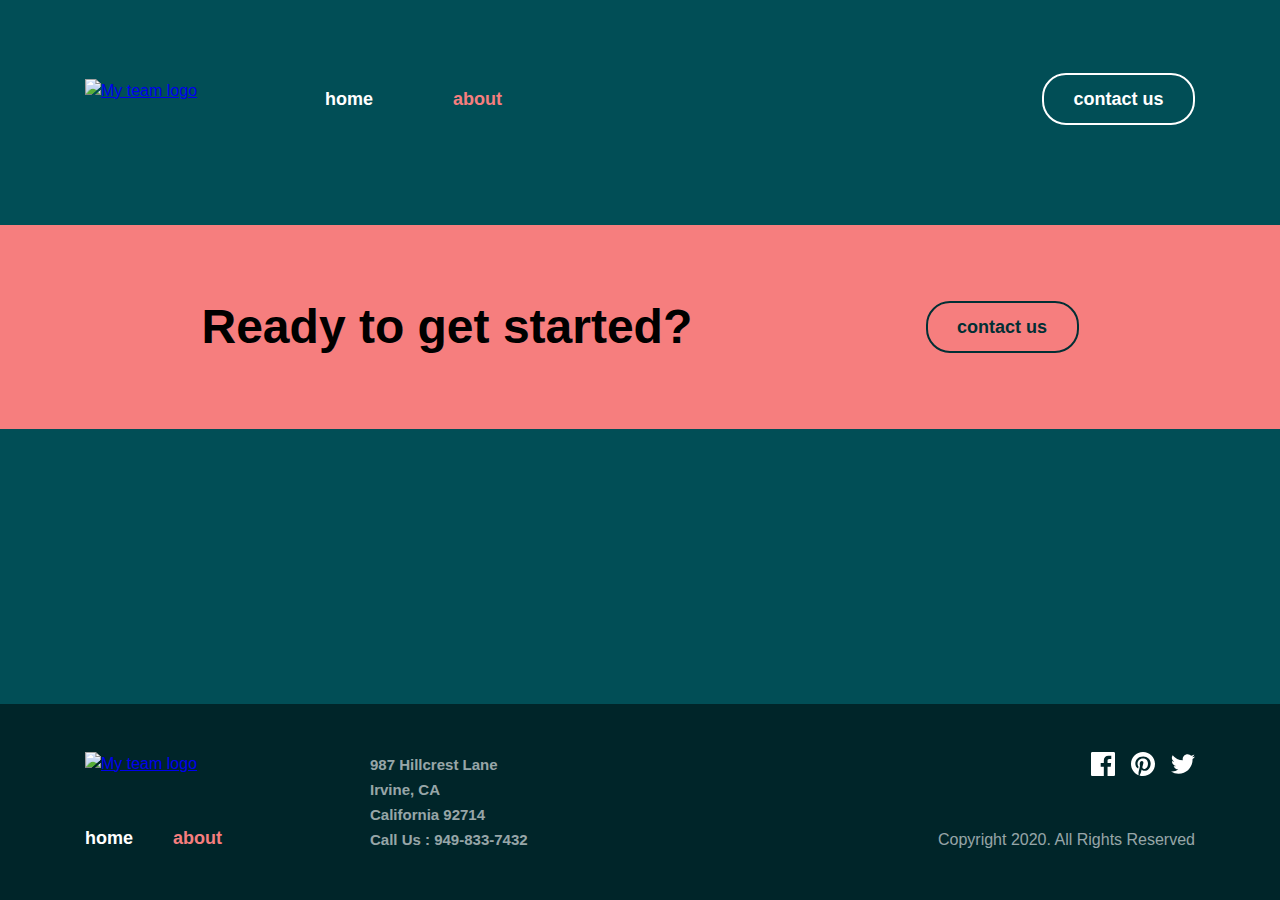
==== about.html @ cca78c1b "Add site-header and site-footer of about page" ====
<!DOCTYPE html>
<html lang="en">

<head>
  <meta charset="UTF-8">
  <meta name="viewport" content="width=device-width, initial-scale=1.0">
  <title>About</title>
  <link rel="stylesheet" href="css/main.css">
</head>

<body>
  <svg width="0" height="0" style="display: none;">
    <symbol viewBox="0 0 24 24" fill="none" xmlns="http://www.w3.org/2000/svg" id="icon-pinterest">
      <path
        d="M12 0C5.373 0 0 5.372 0 12c0 5.084 3.163 9.426 7.627 11.174-.105-.949-.2-2.405.042-3.441.218-.937 1.407-5.965 1.407-5.965s-.359-.719-.359-1.782c0-1.668.967-2.914 2.171-2.914 1.023 0 1.518.769 1.518 1.69 0 1.029-.655 2.568-.994 3.995-.283 1.194.599 2.169 1.777 2.169 2.133 0 3.772-2.249 3.772-5.495 0-2.873-2.064-4.882-5.012-4.882-3.414 0-5.418 2.561-5.418 5.207 0 1.031.397 2.138.893 2.738a.36.36 0 0 1 .083.345l-.333 1.36c-.053.22-.174.267-.402.161-1.499-.698-2.436-2.889-2.436-4.649 0-3.785 2.75-7.262 7.929-7.262 4.163 0 7.398 2.967 7.398 6.931 0 4.136-2.607 7.464-6.227 7.464-1.216 0-2.359-.631-2.75-1.378l-.748 2.853c-.271 1.043-1.002 2.35-1.492 3.146C9.57 23.812 10.763 24 12 24c6.627 0 12-5.373 12-12 0-6.628-5.373-12-12-12z"
        fill="#fff"></path>
    </symbol>
    <symbol viewBox="0 0 24 20" fill="none" xmlns="http://www.w3.org/2000/svg" id="icon-twitter">
      <path
        d="M24 2.557a9.83 9.83 0 0 1-2.828.775A4.932 4.932 0 0 0 23.337.608a9.864 9.864 0 0 1-3.127 1.195A4.916 4.916 0 0 0 16.616.248c-3.179 0-5.515 2.966-4.797 6.045A13.978 13.978 0 0 1 1.671 1.149a4.93 4.93 0 0 0 1.523 6.574 4.903 4.903 0 0 1-2.229-.616c-.054 2.281 1.581 4.415 3.949 4.89a4.935 4.935 0 0 1-2.224.084 4.928 4.928 0 0 0 4.6 3.419A9.9 9.9 0 0 1 0 17.54a13.94 13.94 0 0 0 7.548 2.212c9.142 0 14.307-7.721 13.995-14.646A10.025 10.025 0 0 0 24 2.557z"
        fill="#fff"></path>
    </symbol>
    <symbol viewBox="0 0 24 24" fill="none" xmlns="http://www.w3.org/2000/svg" id="icon-facebook">
      <path
        d="M22.675 0H1.325C.593 0 0 .593 0 1.325v21.351C0 23.407.593 24 1.325 24H12.82v-9.294H9.692v-3.622h3.128V8.413c0-3.1 1.893-4.788 4.659-4.788 1.325 0 2.463.099 2.795.143v3.24l-1.918.001c-1.504 0-1.795.715-1.795 1.763v2.313h3.587l-.467 3.622h-3.12V24h6.116c.73 0 1.323-.593 1.323-1.325V1.325C24 .593 23.407 0 22.675 0z"
        fill="#fff"></path>
    </symbol>
  </svg>

  <header class="site-header">
    <div class="container site-header__container">
      <a class="logo" href="index.html">
        <img class="logo__img" src="img/myteam-logo.png" alt="My team logo"
          srcset="img/myteam-logo.png 1x, img/myteam-logo@2x.png 2x" width="160" height="40">
      </a>
      <nav class="sitenav">
        <ul class="sitenav__list">
          <li class="sitenav__item item">
            <a class="item__link" href="index.html">home</a>
          </li>
          <li class="sitenav__item item">
            <a class="item__link item__link--active" href="about.html">about</a>
          </li>
          <li class="sitenav__item item">
            <a class="button button--primary-light button--auto" href="contact.html">contact us</a>
          </li>
        </ul>
      </nav>
      <button class="site-header__nav-toggler" type="button"></button>
    </div>
  </header>

  <main class="site-main">
    <section class="starting starting--about">
      <div class="container starting__container">
        <h2 class="starting__heading">Ready to get started?</h2>
        <a class="button button--primary-dark" href="contact.html">contact us</a>
      </div>
    </section>
  </main>

  <footer class="site-footer">
    <div class="container site-footer__container">
      <div class="site-footer__container-inner">
        <div class="site-footer__logo-nav">
          <a class="logo site-footer__logo" href="index.html">
            <img class="logo__img site-footer__logo-img" src="img/myteam-logo.png" alt="My team logo"
              srcset="img/myteam-logo.png 1x, img/myteam-logo@2x.png 2x" width="160" height="40">
          </a>
          <ul class="sitenav__list sitenav__list--footer">
            <li class="sitenav__item item sitenav__item--footer">
              <a class="item__link" href="index.html">home</a>
            </li>
            <li class="sitenav__item item sitenav__item--footer">
              <a class="item__link item__link--active" href="about.html">about</a>
            </li>
            </li>
        </div>

        <div class="site-footer__address-phone">
          <address class="site-footer__address">
            987 Hillcrest Lane
            <br>Irvine, CA
            <br>California 92714
          </address>
          <div class="site-footer__phone">
            Call Us :
            <a href="tel:+949-833-7432" class="site-footer__phone-link">949-833-7432</a>
          </div>
        </div>
      </div>
      <div class="site-footer__social-copyright">
        <ul class="site-footer__social-icons">
          <li class="site-footer__socail-icon">
            <a class="site-footer__social-icon-link" href="#" target="_blank" aria-label="Facebook">
              <svg class="site-footer__social-icon-svg">
                <use xlink:href="img/socials-sprite.svg#icon-facebook"></use>
              </svg>
            </a>
          </li>
          <li class="site-footer__socail-icon">
            <a class="site-footer__social-icon-link" href="#" target="_blank" aria-label="Pinterest">
              <svg class="site-footer__social-icon-svg">
                <use xlink:href="img/socials-sprite.svg#icon-pinterest"></use>
              </svg>
            </a>
          </li>
          <li class="site-footer__socail-icon">
            <a class="site-footer__social-icon-link" href="#" target="_blank" aria-label="Twitter">
              <svg class="site-footer__social-icon-svg">
                <use xlink:href="img/socials-sprite.svg#icon-twitter"></use>
              </svg>
            </a>
          </li>
        </ul>
        <p class="site-footer__copyright">Copyright 2020. All Rights Reserved</p>
      </div>
    </div>
  </footer>

  <script src="js/main.js"></script>
</body>

</html>
---- css/main.css ----
/*! normalize.css v8.0.1 | MIT License | github.com/necolas/normalize.css */
/* Document
   ========================================================================== */
/**
 * 1. Correct the line height in all browsers.
 * 2. Prevent adjustments of font size after orientation changes in iOS.
 */
html {
  line-height: 1.15;
  /* 1 */
  -webkit-text-size-adjust: 100%;
  /* 2 */
}

/* Sections
   ========================================================================== */
/**
 * Remove the margin in all browsers.
 */
body {
  margin: 0;
}

/**
 * Render the `main` element consistently in IE.
 */
main {
  display: block;
}

/**
 * Correct the font size and margin on `h1` elements within `section` and
 * `article` contexts in Chrome, Firefox, and Safari.
 */
h1 {
  font-size: 2em;
  margin: 0.67em 0;
}

/* Grouping content
   ========================================================================== */
/**
 * 1. Add the correct box sizing in Firefox.
 * 2. Show the overflow in Edge and IE.
 */
hr {
  -webkit-box-sizing: content-box;
          box-sizing: content-box;
  /* 1 */
  height: 0;
  /* 1 */
  overflow: visible;
  /* 2 */
}

/**
 * 1. Correct the inheritance and scaling of font size in all browsers.
 * 2. Correct the odd `em` font sizing in all browsers.
 */
pre {
  font-family: monospace, monospace;
  /* 1 */
  font-size: 1em;
  /* 2 */
}

/* Text-level semantics
   ========================================================================== */
/**
 * Remove the gray background on active links in IE 10.
 */
a {
  background-color: transparent;
}

/**
 * 1. Remove the bottom border in Chrome 57-
 * 2. Add the correct text decoration in Chrome, Edge, IE, Opera, and Safari.
 */
abbr[title] {
  border-bottom: none;
  /* 1 */
  text-decoration: underline;
  /* 2 */
  -webkit-text-decoration: underline dotted;
          text-decoration: underline dotted;
  /* 2 */
}

/**
 * Add the correct font weight in Chrome, Edge, and Safari.
 */
b,
strong {
  font-weight: bolder;
}

/**
 * 1. Correct the inheritance and scaling of font size in all browsers.
 * 2. Correct the odd `em` font sizing in all browsers.
 */
code,
kbd,
samp {
  font-family: monospace, monospace;
  /* 1 */
  font-size: 1em;
  /* 2 */
}

/**
 * Add the correct font size in all browsers.
 */
small {
  font-size: 80%;
}

/**
 * Prevent `sub` and `sup` elements from affecting the line height in
 * all browsers.
 */
sub,
sup {
  font-size: 75%;
  line-height: 0;
  position: relative;
  vertical-align: baseline;
}

sub {
  bottom: -0.25em;
}

sup {
  top: -0.5em;
}

/* Embedded content
   ========================================================================== */
/**
 * Remove the border on images inside links in IE 10.
 */
img {
  border-style: none;
}

/* Forms
   ========================================================================== */
/**
 * 1. Change the font styles in all browsers.
 * 2. Remove the margin in Firefox and Safari.
 */
button,
input,
optgroup,
select,
textarea {
  font-family: inherit;
  /* 1 */
  font-size: 100%;
  /* 1 */
  line-height: 1.15;
  /* 1 */
  margin: 0;
  /* 2 */
}

/**
 * Show the overflow in IE.
 * 1. Show the overflow in Edge.
 */
button,
input {
  /* 1 */
  overflow: visible;
}

/**
 * Remove the inheritance of text transform in Edge, Firefox, and IE.
 * 1. Remove the inheritance of text transform in Firefox.
 */
button,
select {
  /* 1 */
  text-transform: none;
}

/**
 * Correct the inability to style clickable types in iOS and Safari.
 */
button,
[type="button"],
[type="reset"],
[type="submit"] {
  -webkit-appearance: button;
}

/**
 * Remove the inner border and padding in Firefox.
 */
button::-moz-focus-inner,
[type="button"]::-moz-focus-inner,
[type="reset"]::-moz-focus-inner,
[type="submit"]::-moz-focus-inner {
  border-style: none;
  padding: 0;
}

/**
 * Restore the focus styles unset by the previous rule.
 */
button:-moz-focusring,
[type="button"]:-moz-focusring,
[type="reset"]:-moz-focusring,
[type="submit"]:-moz-focusring {
  outline: 1px dotted ButtonText;
}

/**
 * Correct the padding in Firefox.
 */
fieldset {
  padding: 0.35em 0.75em 0.625em;
}

/**
 * 1. Correct the text wrapping in Edge and IE.
 * 2. Correct the color inheritance from `fieldset` elements in IE.
 * 3. Remove the padding so developers are not caught out when they zero out
 *    `fieldset` elements in all browsers.
 */
legend {
  -webkit-box-sizing: border-box;
          box-sizing: border-box;
  /* 1 */
  color: inherit;
  /* 2 */
  display: table;
  /* 1 */
  max-width: 100%;
  /* 1 */
  padding: 0;
  /* 3 */
  white-space: normal;
  /* 1 */
}

/**
 * Add the correct vertical alignment in Chrome, Firefox, and Opera.
 */
progress {
  vertical-align: baseline;
}

/**
 * Remove the default vertical scrollbar in IE 10+.
 */
textarea {
  overflow: auto;
}

/**
 * 1. Add the correct box sizing in IE 10.
 * 2. Remove the padding in IE 10.
 */
[type="checkbox"],
[type="radio"] {
  -webkit-box-sizing: border-box;
          box-sizing: border-box;
  /* 1 */
  padding: 0;
  /* 2 */
}

/**
 * Correct the cursor style of increment and decrement buttons in Chrome.
 */
[type="number"]::-webkit-inner-spin-button,
[type="number"]::-webkit-outer-spin-button {
  height: auto;
}

/**
 * 1. Correct the odd appearance in Chrome and Safari.
 * 2. Correct the outline style in Safari.
 */
[type="search"] {
  -webkit-appearance: textfield;
  /* 1 */
  outline-offset: -2px;
  /* 2 */
}

/**
 * Remove the inner padding in Chrome and Safari on macOS.
 */
[type="search"]::-webkit-search-decoration {
  -webkit-appearance: none;
}

/**
 * 1. Correct the inability to style clickable types in iOS and Safari.
 * 2. Change font properties to `inherit` in Safari.
 */
::-webkit-file-upload-button {
  -webkit-appearance: button;
  /* 1 */
  font: inherit;
  /* 2 */
}

/* Interactive
   ========================================================================== */
/*
 * Add the correct display in Edge, IE 10+, and Firefox.
 */
details {
  display: block;
}

/*
 * Add the correct display in all browsers.
 */
summary {
  display: list-item;
}

/* Misc
   ========================================================================== */
/**
 * Add the correct display in IE 10+.
 */
template {
  display: none;
}

/**
 * Add the correct display in IE 10.
 */
[hidden] {
  display: none;
}

@font-face {
  font-family: "Livvic";
  src: url("../fonts/Livvic-Bold.woff2") format("woff2"), url("../fonts/Livvic-Bold.woff") format("woff");
  font-weight: bold;
  font-style: normal;
  font-display: swap;
}

@font-face {
  font-family: "Livvic";
  src: url("../fonts/Livvic-BoldItalic.woff2") format("woff2"), url("../fonts/Livvic-BoldItalic.woff") format("woff");
  font-weight: bold;
  font-style: italic;
  font-display: swap;
}

@font-face {
  font-family: "Livvic";
  src: url("../fonts/Livvic-Medium.woff2") format("woff2"), url("../fonts/Livvic-Medium.woff") format("woff");
  font-weight: 500;
  font-style: normal;
  font-display: swap;
}

@font-face {
  font-family: "Livvic";
  src: url("../fonts/Livvic-SemiBoldItalic.woff2") format("woff2"), url("../fonts/Livvic-SemiBoldItalic.woff") format("woff");
  font-weight: 600;
  font-style: italic;
  font-display: swap;
}

@font-face {
  font-family: "Livvic";
  src: url("../fonts/Livvic-MediumItalic.woff2") format("woff2"), url("../fonts/Livvic-MediumItalic.woff") format("woff");
  font-weight: 500;
  font-style: italic;
  font-display: swap;
}

@font-face {
  font-family: "Livvic";
  src: url("../fonts/Livvic-SemiBold.woff2") format("woff2"), url("../fonts/Livvic-SemiBold.woff") format("woff");
  font-weight: 600;
  font-style: normal;
  font-display: swap;
}

html {
  -webkit-box-sizing: border-box;
          box-sizing: border-box;
  height: 100%;
  scroll-behavior: smooth;
}

*, *::before, *::after {
  -webkit-box-sizing: inherit;
          box-sizing: inherit;
}

body {
  display: -webkit-box;
  display: -ms-flexbox;
  display: flex;
  -webkit-box-orient: vertical;
  -webkit-box-direction: normal;
      -ms-flex-direction: column;
          flex-direction: column;
  height: 100%;
  padding: 0;
  margin: 0;
  font-family: "Livvic", "Arial", sans-serif;
  font-size: 16px;
  line-height: 1.5;
  background-color: #014E56;
  overflow-x: hidden;
}

img {
  max-width: 100%;
  height: auto;
}

.visually-hidden {
  position: absolute;
  width: 1px;
  height: 1px;
  margin: -1px;
  border: 0;
  padding: 0;
  clip: rect(0 0 0 0);
  overflow: hidden;
}

.container {
  max-width: 1150px;
  padding-left: 20px;
  padding-right: 20px;
  margin-left: auto;
  margin-right: auto;
}

.button {
  width: 153px;
  max-width: 100%;
  display: block;
  text-align: center;
  padding: 10px 15px;
  border: none;
  background-color: transparent;
  border-radius: 24px;
  font-weight: 600;
  font-size: 18px;
  line-height: 28px;
  text-decoration: none;
  cursor: pointer;
  overflow: hidden;
  white-space: nowrap;
  text-overflow: ellipsis;
  -webkit-transition: background-color 0.3s ease, color 0.3s ease;
  transition: background-color 0.3s ease, color 0.3s ease;
}

.button[disabled] {
  opacity: 0.25;
  pointer-events: none;
}

.button--primary-light {
  border: 2px solid #ffffff;
  color: #ffffff;
}

.button--primary-light:not([disabled]):hover {
  background-color: #ffffff;
  color: #002529;
}

.button--primary-dark {
  border: 2px solid #012F34;
  color: #012F34;
}

.button--primary-dark:not([disabled]):hover {
  background-color: #012F34;
  color: #ffffff;
}

.button--auto {
  margin-left: auto;
}

.site-header {
  background-color: #014E56;
}

.site-header__container {
  width: 100vw;
  display: -webkit-box;
  display: -ms-flexbox;
  display: flex;
  -webkit-box-align: center;
      -ms-flex-align: center;
          align-items: center;
  padding-top: 73px;
  padding-bottom: 100px;
  position: relative;
  z-index: 1;
}

.site-header__nav-toggler {
  display: none;
  width: 25px;
  height: 25px;
  border: none;
  background-color: transparent;
  background-image: url("../../img/ham-menu.svg");
  background-size: 20px 17px;
  background-position: center center;
  background-repeat: no-repeat;
}

@media only screen and (max-width: 768px) {
  .site-header__container {
    padding-top: 64px;
  }
}

@media only screen and (max-width: 640px) {
  .site-header--open::before {
    width: 100%;
    position: fixed;
    z-index: 1;
    top: 0;
    left: 0;
    right: 0;
    bottom: 0;
    background-color: rgba(0, 0, 0, 0.5);
    content: "";
  }
  .site-header__container {
    -webkit-box-pack: justify;
        -ms-flex-pack: justify;
            justify-content: space-between;
    padding-top: 48px;
    padding-bottom: 80px;
  }
  .site-header__nav-toggler {
    display: block;
  }
  .site-header--open .site-header__nav-toggler {
    position: fixed;
    z-index: 50;
    right: 20px;
    top: 56px;
    background-image: url("../../img/remove.svg");
    background-size: 18px 17px;
  }
}

.logo {
  display: inline-block;
  -ms-flex-negative: 0;
      flex-shrink: 0;
}

.logo__img {
  display: block;
  width: 160px;
  height: 40px;
}

.sitenav {
  width: 100%;
  display: -webkit-box;
  display: -ms-flexbox;
  display: flex;
  -webkit-box-align: center;
      -ms-flex-align: center;
          align-items: center;
  -ms-flex-negative: 1;
      flex-shrink: 1;
}

.sitenav__list {
  width: 100%;
  display: -webkit-box;
  display: -ms-flexbox;
  display: flex;
  -webkit-box-align: center;
      -ms-flex-align: center;
          align-items: center;
  -ms-flex-negative: 1;
      flex-shrink: 1;
  padding: 0;
  margin: 0;
  list-style-type: none;
  margin-left: 40px;
}

.sitenav__list--footer {
  margin-left: 0;
}

.sitenav__item:not(:last-child) {
  margin-left: 40px;
  margin-right: 40px;
}

.sitenav__item:last-child {
  margin-left: auto;
}

.sitenav__item--footer:not(:last-child),
.sitenav__item--footer:last-child {
  margin: 0;
}

.sitenav__item--footer:not(:last-child) {
  margin-right: 40px;
}

.item__link {
  display: inline-block;
  font-weight: 600;
  font-size: 18px;
  line-height: 28px;
  color: #ffffff;
  text-decoration: none;
  -webkit-transition: color 0.3s ease;
  transition: color 0.3s ease;
}

.sitenav__item:not(:last-child):hover .item__link,
.item__link--active,
.sitenav__item--footer:last-child:hover .item__link {
  color: #F67E7E;
}

@media only screen and (max-width: 640px) {
  .sitenav {
    display: none;
  }
  .site-header--open .sitenav {
    width: 68%;
    height: 100%;
    display: block;
    position: fixed;
    z-index: 20;
    right: 0;
    top: 0;
    padding-top: 65px;
    background-color: #2c6269;
    background-image: url("../../img/ham-bg.svg");
    background-repeat: no-repeat;
    background-size: 100px 200px;
    background-position: bottom right;
  }
  .site-header--open .sitenav__list {
    -webkit-box-orient: vertical;
    -webkit-box-direction: normal;
        -ms-flex-direction: column;
            flex-direction: column;
    padding-top: 39px;
    padding-left: 48px;
    padding-right: 48px;
    margin-left: 0;
    -webkit-box-align: start;
        -ms-flex-align: start;
            align-items: start;
  }
  .site-header--open .sitenav__item {
    margin-left: 0;
    margin-right: 0;
  }
  .site-header--open .sitenav__item:first-child {
    margin-bottom: 24px;
  }
  .site-header--open .sitenav__item:nth-child(2) {
    margin-bottom: 36px;
  }
}

@media only screen and (max-width: 490px) {
  .sitenav__list--footer {
    width: 327px;
    -webkit-box-pack: center;
        -ms-flex-pack: center;
            justify-content: center;
  }
  .sitenav__item--footer:not(:last-child) {
    margin-right: 24px;
  }
}

.site-main {
  position: relative;
  z-index: -1;
  -webkit-box-flex: 1;
      -ms-flex-positive: 1;
          flex-grow: 1;
  background-color: #014E56;
}

.talents {
  color: #ffffff;
}

.talents__container {
  display: -webkit-box;
  display: -ms-flexbox;
  display: flex;
  -webkit-box-align: start;
      -ms-flex-align: start;
          align-items: start;
  -webkit-box-pack: justify;
      -ms-flex-pack: justify;
          justify-content: space-between;
  padding-top: 29px;
  padding-bottom: 250px;
  background-image: url("../../img/talent-section-bg-pink.svg");
  background-repeat: no-repeat;
  background-position: bottom right;
  background-size: 358px 100px;
}

.talents__heading {
  position: relative;
  z-index: 1;
  max-width: 600px;
  font-size: 100px;
  line-height: 100px;
  margin: 0;
}

.talents__heading::before {
  position: absolute;
  z-index: 1;
  width: 100px;
  height: 200px;
  background-image: url("../../img/talent-section-bg-dark.svg");
  background-repeat: no-repeat;
  background-position: left top;
  background-size: contain;
  margin-left: -120px;
  content: "";
}

.talents__heading-span {
  color: #F67E7E;
}

.talents__text {
  position: relative;
  z-index: 1;
  font-weight: 600;
  font-size: 18px;
  line-height: 28px;
  max-width: 445px;
  padding-top: 83px;
  margin: 0;
}

.talents__text::before {
  position: absolute;
  z-index: 1;
  top: 0;
  left: 0;
  display: block;
  width: 50px;
  height: 4px;
  background-color: #79C8C7;
  content: "";
}

@media only screen and (max-width: 1050px) {
  .talents__container {
    -webkit-box-align: center;
        -ms-flex-align: center;
            align-items: center;
  }
  .talents__heading {
    max-width: 350px;
    font-size: 64px;
    line-height: 56px;
  }
  .talents__heading::before {
    display: none;
  }
  .talents__text {
    font-size: 15px;
    line-height: 28px;
  }
}

@media only screen and (max-width: 860px) {
  .talents__container {
    -webkit-box-orient: vertical;
    -webkit-box-direction: normal;
        -ms-flex-direction: column;
            flex-direction: column;
    padding-top: 12px;
    padding-bottom: 256px;
    text-align: center;
    background-position: bottom center;
  }
  .talents__text::before {
    display: none;
  }
  .talents__heading {
    margin-bottom: 24px;
  }
  .talents__text {
    font-size: 15px;
    padding-top: 0;
    max-width: 457px;
  }
}

@media only screen and (max-width: 490px) {
  .talents__container {
    padding-top: 0;
    padding-bottom: 197px;
  }
  .talents__heading {
    max-width: 245px;
    font-size: 40px;
    line-height: 40px;
  }
  .talents__text {
    max-width: 327px;
  }
}

.features {
  background-color: #012F34;
  color: #ffffff;
}

.features__bg-container {
  max-width: 1440px;
  margin-left: auto;
  margin-right: auto;
  background-image: url("../../img/features-bg.svg");
  background-position: bottom right;
  background-repeat: no-repeat;
  background-size: 100px 244px;
}

.features__container {
  display: -webkit-box;
  display: -ms-flexbox;
  display: flex;
  -webkit-box-pack: justify;
      -ms-flex-pack: justify;
          justify-content: space-between;
  padding-top: 198px;
  padding-bottom: 140px;
}

.features__heading {
  position: relative;
  z-index: 1;
  max-width: 445px;
  font-size: 48px;
  line-height: 48px;
  margin: 0;
}

.features__heading::before {
  display: block;
  width: 50px;
  height: 4px;
  background-color: #F67E7E;
  position: absolute;
  z-index: 1;
  top: -54px;
  content: "";
}

.features__list {
  max-width: 540px;
  padding: 0;
  margin: 0;
  list-style-type: none;
  display: -webkit-box;
  display: -ms-flexbox;
  display: flex;
  -webkit-box-orient: vertical;
  -webkit-box-direction: normal;
      -ms-flex-direction: column;
          flex-direction: column;
}

.features__item {
  margin-bottom: 32px;
}

.feature {
  display: -webkit-box;
  display: -ms-flexbox;
  display: flex;
}

.feature::before {
  display: block;
  height: 72px;
  width: 100%;
  max-width: 72px;
  min-width: 72px;
  -ms-flex-negative: 1;
      flex-shrink: 1;
  background-repeat: no-repeat;
  background-size: contain;
  background-position: center center;
  content: "";
}

.feature:nth-child(1)::before {
  background-image: url("../../img/individual.png");
}

.feature:nth-child(2)::before {
  background-image: url("../../img/implement.png");
}

.feature:nth-child(3)::before {
  background-image: url("../../img/productivity.png");
}

.feature__content {
  margin-left: 23px;
}

.feature__content-heading {
  margin-top: 0;
  margin-bottom: 16px;
  color: #F67E7E;
  font-weight: bold;
  font-size: 18px;
  line-height: 28px;
}

.feature__content-description {
  font-weight: 600;
  font-size: 15px;
  line-height: 25px;
  margin: 0;
}

@media only screen and (max-width: 1050px) {
  .features__bg-container {
    background-position: top right;
  }
  .features__container {
    padding-bottom: 100px;
  }
}

@media only screen and (max-width: 860px) {
  .features__container {
    padding-top: 136px;
    padding-left: 59px;
    -webkit-box-orient: vertical;
    -webkit-box-direction: normal;
        -ms-flex-direction: column;
            flex-direction: column;
  }
  .features__heading {
    font-size: 32px;
    line-height: 32px;
    margin-bottom: 64px;
  }
  .features__heading::before {
    top: -36px;
  }
}

@media only screen and (max-width: 640px) {
  .features__container {
    padding-top: 100px;
    padding-bottom: 64px;
  }
  .features__heading {
    margin-bottom: 56px;
    max-width: 300px;
  }
}

@media only screen and (max-width: 490px) {
  .features__container {
    padding-left: 0;
  }
  .features__heading {
    max-width: 240px;
  }
  .feature {
    -webkit-box-orient: vertical;
    -webkit-box-direction: normal;
        -ms-flex-direction: column;
            flex-direction: column;
    -webkit-box-align: center;
        -ms-flex-align: center;
            align-items: center;
    -webkit-box-pack: center;
        -ms-flex-pack: center;
            justify-content: center;
    text-align: center;
  }
}

.results {
  background-color: #004047;
  background-image: url("../../img/reslut-bg-top.svg"), url("../../img/result-bg-bottom.svg");
  background-repeat: no-repeat;
  background-size: 147px 100px, 200px 100px;
  background-position: left calc(50% - 600px) top, left calc(50% + 600px) bottom;
}

.results__container {
  padding-top: 140px;
  padding-bottom: 140px;
  text-align: center;
  color: #ffffff;
}

.results__heading {
  font-size: 48px;
  line-height: 48px;
  max-width: 932px;
  margin: 0 auto 56px;
}

.results__heading-span {
  color: #79C8C7;
}

.results__list {
  display: -webkit-box;
  display: -ms-flexbox;
  display: flex;
  padding: 0;
  margin: 0;
  list-style-type: none;
  margin-left: -15px;
  margin-right: -15px;
}

.results__item {
  width: 350px;
  max-width: 100%;
  margin-left: 15px;
  margin-right: 15px;
}

.result {
  display: -webkit-box;
  display: -ms-flexbox;
  display: flex;
  -webkit-box-align: center;
      -ms-flex-align: center;
          align-items: center;
  -webkit-box-pack: center;
      -ms-flex-pack: center;
          justify-content: center;
  -webkit-box-orient: vertical;
  -webkit-box-direction: normal;
      -ms-flex-direction: column;
          flex-direction: column;
  padding-bottom: 11px;
}

.result__figure {
  position: relative;
  z-index: 1;
  margin: 0;
}

.result__figure::before {
  display: inline-block;
  position: relative;
  z-index: -1;
  top: 20px;
  width: 67px;
  height: 56px;
  background-image: url("../../img/quote-wrapper.svg");
  content: "";
}

.result__figure::after {
  display: inline-block;
  width: 62px;
  height: 62px;
  border: 2px solid #C4FFFE;
  border-radius: 50%;
  background-repeat: no-repeat;
  background-size: contain;
  background-position: center center;
  content: "";
}

.result:nth-child(1) .result__figure::after {
  background-image: url("../../img/kady-baker.jpg");
}

.result:nth-child(2) .result__figure::after {
  background-image: url("../../img/aiysha-reese.jpg");
}

.result:nth-child(3) .result__figure::after {
  background-image: url("../../img/arthur-clarke.jpg");
}

.result__blockquote {
  margin: 0;
  margin-bottom: 24px;
  font-weight: 600;
  font-size: 15px;
  line-height: 25px;
}

.result__author-name {
  margin-top: 0;
  margin-bottom: 2px;
  color: #79C8C7;
  font-weight: bold;
  font-size: 18px;
  line-height: 28px;
}

.result__author-job {
  margin-top: 0;
  margin-bottom: 32px;
  font-weight: 500;
  font-size: 13px;
  line-height: 18px;
}

@media only screen and (max-width: 1050px) {
  .results {
    background-position: left calc(50% - 440px) top, left calc(50% + 440px) bottom;
  }
  .results__container {
    padding-top: 100px;
    padding-bottom: 100px;
  }
  .results__list {
    -webkit-box-align: center;
        -ms-flex-align: center;
            align-items: center;
    -webkit-box-pack: center;
        -ms-flex-pack: center;
            justify-content: center;
    -webkit-box-orient: vertical;
    -webkit-box-direction: normal;
        -ms-flex-direction: column;
            flex-direction: column;
  }
  .results__item {
    min-width: 573px;
    width: 100%;
    max-width: 750px;
    margin-bottom: 48px;
    padding-bottom: 0;
  }
  .result__blockquote,
  .result__author-job {
    margin-bottom: 16px;
  }
}

@media only screen and (max-width: 860px) {
  .results {
    background-position: left calc(50% - 330px) top, left calc(50% + 330px) bottom;
  }
  .results__heading {
    font-size: 32px;
    line-height: 32px;
    max-width: 490px;
    margin-bottom: 48px;
  }
  .results__item {
    width: 573px;
  }
}

@media only screen and (max-width: 640px) {
  .results {
    background-position: left calc(50% - 225px) top, left calc(50% + 225px) bottom;
  }
  .results__heading {
    max-width: 327px;
  }
  .results__list {
    margin-right: 0;
    margin-left: 0;
  }
  .results__item {
    min-width: 327px;
    width: 80%;
    margin-left: 0;
    margin-right: 0;
  }
}

@media only screen and (max-width: 375px) {
  .results {
    background-position: left calc(50% - 113px) top, left calc(50% + 76px) bottom;
  }
  .results__container {
    padding-top: 140px;
    padding-bottom: 164px;
  }
}

.starting {
  background-color: #F67E7E;
  background-image: url("../../img/starting-section-bg.svg");
  background-size: 200px 122px;
  background-position: bottom left calc(50% - 576px);
  background-repeat: no-repeat;
}

.starting--about {
  background-position: bottom left calc(50% - 583px);
}

.starting__container {
  display: -webkit-box;
  display: -ms-flexbox;
  display: flex;
  -webkit-box-align: center;
      -ms-flex-align: center;
          align-items: center;
  -webkit-box-pack: justify;
      -ms-flex-pack: justify;
          justify-content: space-between;
  max-width: 917px;
  padding-top: 76px;
  padding-bottom: 76px;
}

.starting__heading {
  font-size: 48px;
  line-height: 48px;
  margin: 0;
}

@media only screen and (max-width: 768px) {
  .starting {
    background-position: bottom left calc(50% - 272px);
  }
  .starting__container {
    max-width: 573px;
  }
  .starting__heading {
    font-size: 32px;
    line-height: 32px;
  }
}

@media only screen and (max-width: 640px) {
  .starting__container {
    max-width: 420px;
  }
}

@media only screen and (max-width: 490px) {
  .starting {
    background-position: bottom left calc(50% - 138px);
  }
  .starting__container {
    max-width: 327px;
    -webkit-box-orient: vertical;
    -webkit-box-direction: normal;
        -ms-flex-direction: column;
            flex-direction: column;
    -webkit-box-pack: center;
        -ms-flex-pack: center;
            justify-content: center;
    -webkit-box-align: center;
        -ms-flex-align: center;
            align-items: center;
    text-align: center;
  }
  .starting__heading {
    margin-bottom: 24px;
  }
}

@media only screen and (max-width: 490px) {
  .starting {
    background-position: bottom left calc(50% - 83px);
  }
  .starting__container {
    padding-top: 83px;
    padding-bottom: 83px;
  }
}

.site-footer {
  background-color: #002529;
  padding-top: 48px;
  padding-bottom: 48px;
}

.site-footer__container,
.site-footer__container-inner {
  width: 100%;
  display: -webkit-box;
  display: -ms-flexbox;
  display: flex;
  -webkit-box-align: start;
      -ms-flex-align: start;
          align-items: start;
  -webkit-box-pack: justify;
      -ms-flex-pack: justify;
          justify-content: space-between;
}

.site-footer__logo-nav {
  display: -webkit-box;
  display: -ms-flexbox;
  display: flex;
  -webkit-box-orient: vertical;
  -webkit-box-direction: normal;
      -ms-flex-direction: column;
          flex-direction: column;
  -webkit-box-align: start;
      -ms-flex-align: start;
          align-items: start;
  max-width: 285px;
  width: 100%;
  -ms-flex-negative: 0;
      flex-shrink: 0;
}

.site-footer__logo {
  margin-bottom: 32px;
}

.site-footer__address-phone {
  max-width: 445px;
  width: 100%;
  -ms-flex-negative: 0;
      flex-shrink: 0;
  color: rgba(255, 255, 255, 0.6);
  font-weight: 600;
  font-size: 15px;
  line-height: 25px;
}

.site-footer__address {
  font-style: normal;
}

.site-footer__phone-link {
  color: rgba(255, 255, 255, 0.6);
  text-decoration: none;
}

.site-footer__social-copyright {
  width: 100%;
  display: -webkit-box;
  display: -ms-flexbox;
  display: flex;
  -webkit-box-orient: vertical;
  -webkit-box-direction: normal;
      -ms-flex-direction: column;
          flex-direction: column;
  -webkit-box-align: end;
      -ms-flex-align: end;
          align-items: flex-end;
}

.site-footer__social-icons {
  padding: 0;
  margin: 0;
  list-style-type: none;
  display: -webkit-box;
  display: -ms-flexbox;
  display: flex;
  -webkit-box-align: start;
      -ms-flex-align: start;
          align-items: start;
}

.site-footer__socail-icon + .site-footer__socail-icon {
  margin-left: 16px;
}

.site-footer__social-icon-link,
.site-footer__social-icon-svg {
  display: block;
  width: 24px;
  height: 24px;
}

.site-footer__social-icon-svg {
  color: #ffffff;
  -webkit-transition: color 0.3s ease;
  transition: color 0.3s ease;
}

.site-footer__social-icon-link:hover .site-footer__social-icon-svg {
  color: #F67E7E;
}

.site-footer__copyright {
  margin-top: 52px;
  margin-bottom: 0;
  color: rgba(255, 255, 255, 0.6);
}

@media only screen and (max-width: 860px) {
  .site-footer__container {
    -ms-flex-wrap: wrap;
        flex-wrap: wrap;
  }
  .site-footer__container-inner {
    -webkit-box-pack: justify;
        -ms-flex-pack: justify;
            justify-content: space-between;
  }
  .site-footer__logo {
    margin-bottom: 48px;
  }
  .site-footer__logo-img {
    width: 96px;
    height: 24px;
  }
  .site-footer__address-phone {
    max-width: 180px;
    text-align: right;
  }
  .site-footer__social-copyright {
    -webkit-box-orient: horizontal;
    -webkit-box-direction: normal;
        -ms-flex-direction: row;
            flex-direction: row;
    -webkit-box-pack: justify;
        -ms-flex-pack: justify;
            justify-content: space-between;
    margin-top: 32px;
  }
  .site-footer__copyright {
    margin-top: 0;
  }
}

@media only screen and (max-width: 490px) {
  .site-footer__container {
    width: 327px;
  }
  .site-footer__container-inner {
    -webkit-box-orient: vertical;
    -webkit-box-direction: normal;
        -ms-flex-direction: column;
            flex-direction: column;
    text-align: center;
  }
  .site-footer__logo-nav {
    -webkit-box-align: center;
        -ms-flex-align: center;
            align-items: center;
    margin-bottom: 24px;
  }
  .site-footer__logo {
    margin-bottom: 24px;
  }
  .site-footer__address-phone {
    max-width: 327px;
    width: 100%;
    text-align: center;
  }
  .site-footer__social-copyright {
    margin-top: 40px;
    -webkit-box-orient: vertical;
    -webkit-box-direction: normal;
        -ms-flex-direction: column;
            flex-direction: column;
    -webkit-box-align: center;
        -ms-flex-align: center;
            align-items: center;
  }
  .site-footer__social-icons {
    margin-bottom: 16px;
  }
}
/*# sourceMappingURL=main.css.map */
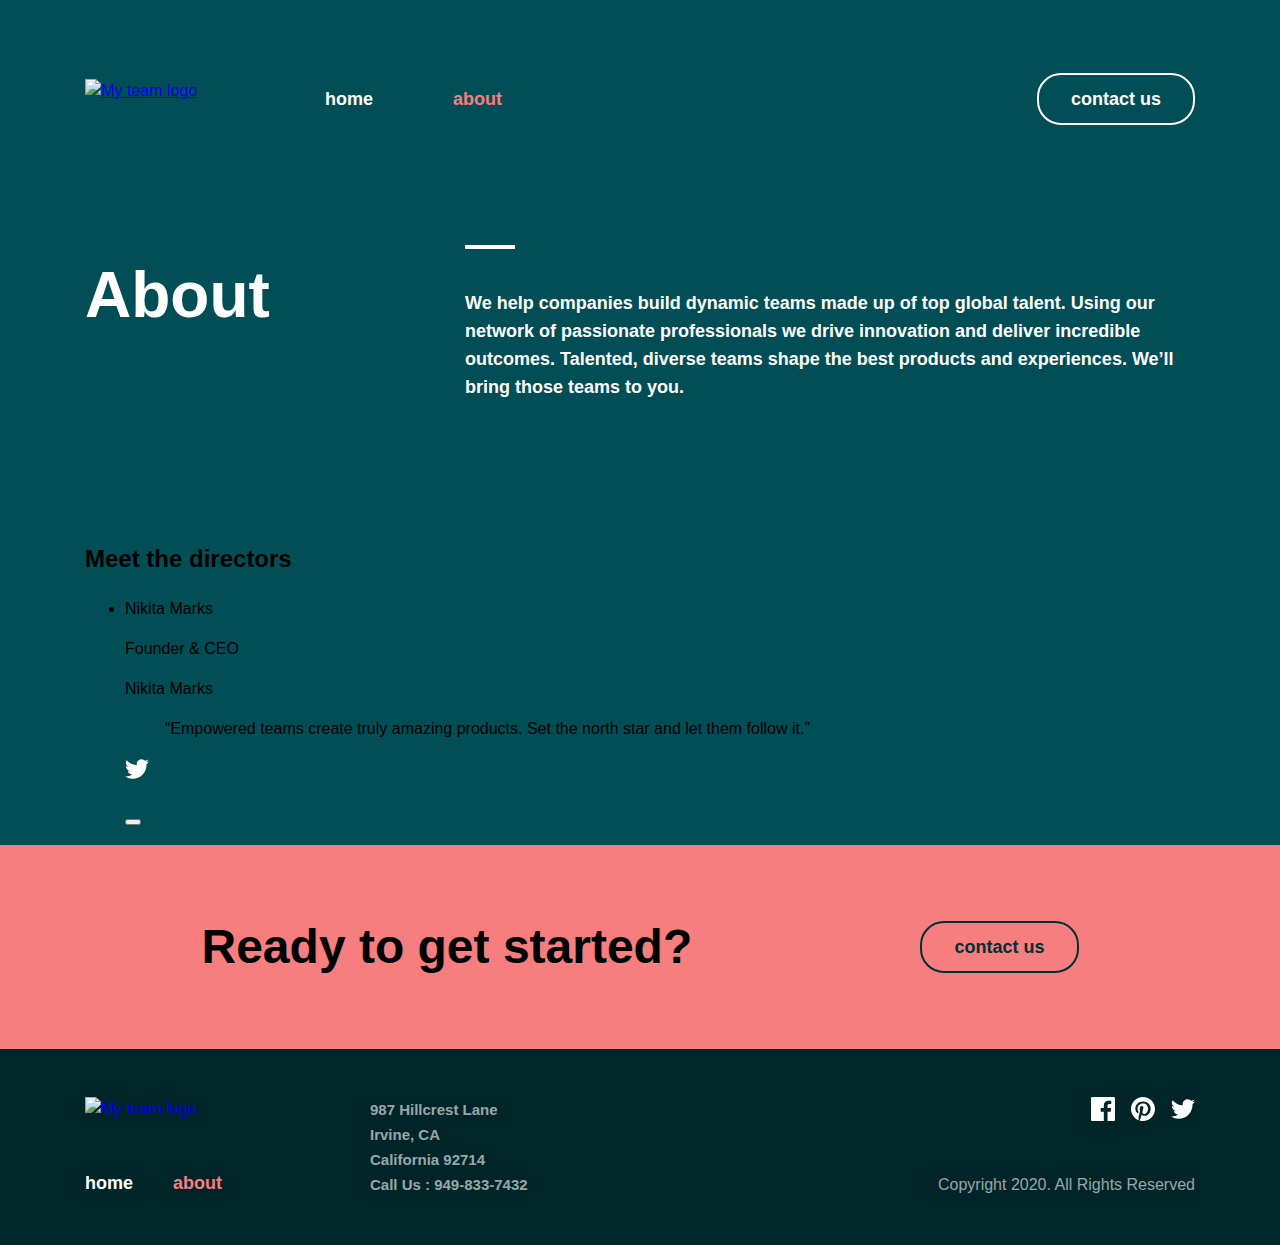
==== commit 19b52b87: "Add directors section (on process)" ====
--- a/about.html
+++ b/about.html
@@ -9,29 +9,12 @@
 </head>
 
 <body>
-  <svg width="0" height="0" style="display: none;">
-    <symbol viewBox="0 0 24 24" fill="none" xmlns="http://www.w3.org/2000/svg" id="icon-pinterest">
-      <path
-        d="M12 0C5.373 0 0 5.372 0 12c0 5.084 3.163 9.426 7.627 11.174-.105-.949-.2-2.405.042-3.441.218-.937 1.407-5.965 1.407-5.965s-.359-.719-.359-1.782c0-1.668.967-2.914 2.171-2.914 1.023 0 1.518.769 1.518 1.69 0 1.029-.655 2.568-.994 3.995-.283 1.194.599 2.169 1.777 2.169 2.133 0 3.772-2.249 3.772-5.495 0-2.873-2.064-4.882-5.012-4.882-3.414 0-5.418 2.561-5.418 5.207 0 1.031.397 2.138.893 2.738a.36.36 0 0 1 .083.345l-.333 1.36c-.053.22-.174.267-.402.161-1.499-.698-2.436-2.889-2.436-4.649 0-3.785 2.75-7.262 7.929-7.262 4.163 0 7.398 2.967 7.398 6.931 0 4.136-2.607 7.464-6.227 7.464-1.216 0-2.359-.631-2.75-1.378l-.748 2.853c-.271 1.043-1.002 2.35-1.492 3.146C9.57 23.812 10.763 24 12 24c6.627 0 12-5.373 12-12 0-6.628-5.373-12-12-12z"
-        fill="#fff"></path>
-    </symbol>
-    <symbol viewBox="0 0 24 20" fill="none" xmlns="http://www.w3.org/2000/svg" id="icon-twitter">
-      <path
-        d="M24 2.557a9.83 9.83 0 0 1-2.828.775A4.932 4.932 0 0 0 23.337.608a9.864 9.864 0 0 1-3.127 1.195A4.916 4.916 0 0 0 16.616.248c-3.179 0-5.515 2.966-4.797 6.045A13.978 13.978 0 0 1 1.671 1.149a4.93 4.93 0 0 0 1.523 6.574 4.903 4.903 0 0 1-2.229-.616c-.054 2.281 1.581 4.415 3.949 4.89a4.935 4.935 0 0 1-2.224.084 4.928 4.928 0 0 0 4.6 3.419A9.9 9.9 0 0 1 0 17.54a13.94 13.94 0 0 0 7.548 2.212c9.142 0 14.307-7.721 13.995-14.646A10.025 10.025 0 0 0 24 2.557z"
-        fill="#fff"></path>
-    </symbol>
-    <symbol viewBox="0 0 24 24" fill="none" xmlns="http://www.w3.org/2000/svg" id="icon-facebook">
-      <path
-        d="M22.675 0H1.325C.593 0 0 .593 0 1.325v21.351C0 23.407.593 24 1.325 24H12.82v-9.294H9.692v-3.622h3.128V8.413c0-3.1 1.893-4.788 4.659-4.788 1.325 0 2.463.099 2.795.143v3.24l-1.918.001c-1.504 0-1.795.715-1.795 1.763v2.313h3.587l-.467 3.622h-3.12V24h6.116c.73 0 1.323-.593 1.323-1.325V1.325C24 .593 23.407 0 22.675 0z"
-        fill="#fff"></path>
-    </symbol>
-  </svg>
 
   <header class="site-header">
     <div class="container site-header__container">
       <a class="logo" href="index.html">
         <img class="logo__img" src="img/myteam-logo.png" alt="My team logo"
-          srcset="img/myteam-logo.png 1x, img/myteam-logo@2x.png 2x" width="160" height="40">
+        srcset="img/myteam-logo.png 1x, img/myteam-logo@2x.png 2x" width="160" height="40">
       </a>
       <nav class="sitenav">
         <ul class="sitenav__list">
@@ -50,75 +33,117 @@
     </div>
   </header>
 
-  <main class="site-main">
-    <section class="starting starting--about">
-      <div class="container starting__container">
-        <h2 class="starting__heading">Ready to get started?</h2>
-        <a class="button button--primary-dark" href="contact.html">contact us</a>
-      </div>
-    </section>
-  </main>
+  <main class="site-main site-main--about">
+    <section class="about">
+      <div class="container about__container">
+        <h1 class="about__heading">About</h1>
+        <p class="about__text">We help companies build dynamic teams made up of top global talent. Using our network of
+          passionate professionals we drive innovation and deliver incredible outcomes. Talented, diverse teams shape
+          the best products and experiences. We’ll bring those teams to you.</p>
+        </div>
+      </section>
 
-  <footer class="site-footer">
-    <div class="container site-footer__container">
-      <div class="site-footer__container-inner">
-        <div class="site-footer__logo-nav">
-          <a class="logo site-footer__logo" href="index.html">
-            <img class="logo__img site-footer__logo-img" src="img/myteam-logo.png" alt="My team logo"
+      <section class="directors">
+        <div class="container directors__container">
+          <h2 class="directors__heading">Meet the directors</h2>
+          <ul class="directors__list">
+            <li class="directors__item director">
+              <div class="director__inner">
+                <div class="directors__item-front">
+                  <p class="director__name">Nikita Marks</p>
+                  <p class="director__job">Founder & CEO</p>
+                </div>
+                <div class="directors__item-back">
+                  <div class="director__name">Nikita Marks</div>
+                  <blockquote class="director__blockquote">“Empowered teams create truly amazing products. Set the north star and let them follow it.”</blockquote>
+                  <div class="director__social">
+                    <a class="site-footer__social-icon-link" href="#" target="_blank" aria-label="Twitter">
+                      <svg class="site-footer__social-icon-svg">
+                        <use xlink:href="img/socials-sprite.svg#icon-twitter"></use>
+                      </svg>
+                    </a>
+                    <a class="site-footer__social-icon-link director__social-link" href="#" target="_blank" aria-label="Linkedin">
+                      <svg class="site-footer__social-icon-svg">
+                        <use xlink:href="img/socials-sprite.svg#linkedin"></use>
+                      </svg>
+                    </a>
+                  </div>
+                </div>
+              </div>
+              <button class="director__card-toggle" type="button"></button>
+            </li>
+          </ul>
+        </div>
+      </section>
+
+      <section class="starting starting--about">
+        <div class="container starting__container">
+          <h2 class="starting__heading">Ready to get started?</h2>
+          <a class="button button--primary-dark" href="contact.html">contact us</a>
+        </div>
+      </section>
+    </main>
+
+    <footer class="site-footer">
+      <div class="container site-footer__container">
+        <div class="site-footer__container-inner">
+          <div class="site-footer__logo-nav">
+            <a class="logo site-footer__logo" href="index.html">
+              <img class="logo__img site-footer__logo-img" src="img/myteam-logo.png" alt="My team logo"
               srcset="img/myteam-logo.png 1x, img/myteam-logo@2x.png 2x" width="160" height="40">
-          </a>
-          <ul class="sitenav__list sitenav__list--footer">
-            <li class="sitenav__item item sitenav__item--footer">
-              <a class="item__link" href="index.html">home</a>
+            </a>
+            <ul class="sitenav__list sitenav__list--footer">
+              <li class="sitenav__item item sitenav__item--footer">
+                <a class="item__link" href="index.html">home</a>
+              </li>
+              <li class="sitenav__item item sitenav__item--footer">
+                <a class="item__link item__link--active" href="about.html">about</a>
+              </li>
             </li>
-            <li class="sitenav__item item sitenav__item--footer">
-              <a class="item__link item__link--active" href="about.html">about</a>
-            </li>
-            </li>
-        </div>
+          </div>
 
-        <div class="site-footer__address-phone">
-          <address class="site-footer__address">
-            987 Hillcrest Lane
-            <br>Irvine, CA
-            <br>California 92714
-          </address>
-          <div class="site-footer__phone">
-            Call Us :
-            <a href="tel:+949-833-7432" class="site-footer__phone-link">949-833-7432</a>
+          <div class="site-footer__address-phone">
+            <address class="site-footer__address">
+              987 Hillcrest Lane
+              <br>Irvine, CA
+              <br>California 92714
+            </address>
+            <div class="site-footer__phone">
+              Call Us :
+              <a href="tel:+949-833-7432" class="site-footer__phone-link">949-833-7432</a>
+            </div>
           </div>
         </div>
+        <div class="site-footer__social-copyright">
+          <ul class="site-footer__social-icons">
+            <li class="site-footer__socail-icon">
+              <a class="site-footer__social-icon-link" href="#" target="_blank" aria-label="Facebook">
+                <svg class="site-footer__social-icon-svg">
+                  <use xlink:href="img/socials-sprite.svg#icon-facebook"></use>
+                </svg>
+              </a>
+            </li>
+            <li class="site-footer__socail-icon">
+              <a class="site-footer__social-icon-link" href="#" target="_blank" aria-label="Pinterest">
+                <svg class="site-footer__social-icon-svg">
+                  <use xlink:href="img/socials-sprite.svg#icon-pinterest"></use>
+                </svg>
+              </a>
+            </li>
+            <li class="site-footer__socail-icon">
+              <a class="site-footer__social-icon-link" href="#" target="_blank" aria-label="Twitter">
+                <svg class="site-footer__social-icon-svg">
+                  <use xlink:href="img/socials-sprite.svg#icon-twitter"></use>
+                </svg>
+              </a>
+            </li>
+          </ul>
+          <p class="site-footer__copyright">Copyright 2020. All Rights Reserved</p>
+        </div>
       </div>
-      <div class="site-footer__social-copyright">
-        <ul class="site-footer__social-icons">
-          <li class="site-footer__socail-icon">
-            <a class="site-footer__social-icon-link" href="#" target="_blank" aria-label="Facebook">
-              <svg class="site-footer__social-icon-svg">
-                <use xlink:href="img/socials-sprite.svg#icon-facebook"></use>
-              </svg>
-            </a>
-          </li>
-          <li class="site-footer__socail-icon">
-            <a class="site-footer__social-icon-link" href="#" target="_blank" aria-label="Pinterest">
-              <svg class="site-footer__social-icon-svg">
-                <use xlink:href="img/socials-sprite.svg#icon-pinterest"></use>
-              </svg>
-            </a>
-          </li>
-          <li class="site-footer__socail-icon">
-            <a class="site-footer__social-icon-link" href="#" target="_blank" aria-label="Twitter">
-              <svg class="site-footer__social-icon-svg">
-                <use xlink:href="img/socials-sprite.svg#icon-twitter"></use>
-              </svg>
-            </a>
-          </li>
-        </ul>
-        <p class="site-footer__copyright">Copyright 2020. All Rights Reserved</p>
-      </div>
-    </div>
-  </footer>
+    </footer>
 
-  <script src="js/main.js"></script>
-</body>
+    <script src="js/main.js"></script>
+  </body>
 
-</html>+  </html>--- a/css/main.css
+++ b/css/main.css
@@ -444,11 +444,11 @@
 }
 
 .button {
-  width: 153px;
+  max-width: 153px;
   max-width: 100%;
   display: block;
   text-align: center;
-  padding: 10px 15px;
+  padding: 10px 32px;
   border: none;
   background-color: transparent;
   border-radius: 24px;
@@ -495,6 +495,17 @@
   margin-left: auto;
 }
 
+.button--secondary {
+  border-radius: 24px;
+  background-color: #fff;
+  color: #002529;
+  outline: none;
+}
+
+.button--secondary:not([disabled]):hover {
+  background-color: #79C8C7;
+}
+
 .site-header {
   background-color: #014E56;
 }
@@ -707,6 +718,12 @@
   background-color: #014E56;
 }
 
+@media only screen and (min-width: 640px) {
+  .site-main--contact {
+    z-index: 1;
+  }
+}
+
 .talents {
   color: #ffffff;
 }
@@ -994,7 +1011,7 @@
 
 @media only screen and (max-width: 490px) {
   .features__container {
-    padding-left: 0;
+    padding-left: 20px;
   }
   .features__heading {
     max-width: 240px;
@@ -1253,7 +1270,7 @@
 
 @media only screen and (max-width: 768px) {
   .starting {
-    background-position: bottom left calc(50% - 272px);
+    background-position: bottom left calc(50% - 284px);
   }
   .starting__container {
     max-width: 573px;
@@ -1272,7 +1289,7 @@
 
 @media only screen and (max-width: 490px) {
   .starting {
-    background-position: bottom left calc(50% - 138px);
+    background-position: bottom left calc(50% - 148px);
   }
   .starting__container {
     max-width: 327px;
@@ -1293,9 +1310,9 @@
   }
 }
 
-@media only screen and (max-width: 490px) {
+@media only screen and (max-width: 375px) {
   .starting {
-    background-position: bottom left calc(50% - 83px);
+    background-position: bottom left calc(50% - 93px);
   }
   .starting__container {
     padding-top: 83px;
@@ -1492,4 +1509,327 @@
     margin-bottom: 16px;
   }
 }
+
+.about {
+  background-color: #014E56;
+  color: #ffffff;
+  padding-top: 20px;
+  padding-bottom: 120px;
+}
+
+.about__container {
+  display: -webkit-box;
+  display: -ms-flexbox;
+  display: flex;
+  -webkit-box-pack: justify;
+      -ms-flex-pack: justify;
+          justify-content: space-between;
+}
+
+.about__heading {
+  max-width: 350px;
+  width: 100%;
+  font-size: 64px;
+  line-height: 100px;
+  margin: 0;
+}
+
+.about__text {
+  position: relative;
+  z-index: 1;
+  max-width: 730px;
+  width: 100%;
+  font-weight: 600;
+  font-size: 18px;
+  line-height: 28px;
+  margin: 0;
+  padding-top: 44px;
+}
+
+.about__text::before {
+  position: absolute;
+  z-index: 1;
+  top: 0;
+  left: 0;
+  display: block;
+  width: 50px;
+  height: 4px;
+  background-color: #fff;
+  content: "";
+}
+
+.contact {
+  color: #ffffff;
+  background-image: url("../../img/contact-bg-dark.svg"), url("../../img/contack-bg-pink.svg");
+  background-repeat: no-repeat;
+  background-size: 100px 200px, auto 200px;
+  background-position: top right calc(50% + 625px), bottom right calc(50% - 630px);
+}
+
+.contact__wrapper {
+  max-width: 1440px;
+  margin-left: auto;
+  margin-right: auto;
+  padding-top: 20px;
+  padding-bottom: 120px;
+}
+
+.contact__container {
+  max-width: 1152px;
+  display: -webkit-box;
+  display: -ms-flexbox;
+  display: flex;
+  -webkit-box-pack: justify;
+      -ms-flex-pack: justify;
+          justify-content: space-between;
+}
+
+.contact__left {
+  max-width: 540px;
+  width: 100%;
+  display: -webkit-box;
+  display: -ms-flexbox;
+  display: flex;
+  -webkit-box-orient: vertical;
+  -webkit-box-direction: normal;
+      -ms-flex-direction: column;
+          flex-direction: column;
+}
+
+.contact__left-heading {
+  font-size: 64px;
+  line-height: 100px;
+  margin-top: 0;
+  margin-bottom: 16px;
+}
+
+.contact__left-inner-heading {
+  margin-top: 0;
+  margin-bottom: 32px;
+  color: #F67E7E;
+  font-weight: 700;
+  font-size: 32px;
+  line-height: 48px;
+}
+
+.contact__left-inner-list {
+  text-align: left;
+}
+
+.contact__left-inner-item {
+  -webkit-box-align: center;
+      -ms-flex-align: center;
+          align-items: center;
+  margin-bottom: 8px;
+}
+
+.contact__left-inner-item-description {
+  font-weight: bold;
+  font-size: 18px;
+  line-height: 28px;
+}
+
+.contact__form {
+  width: 542px;
+  display: -webkit-box;
+  display: -ms-flexbox;
+  display: flex;
+  -webkit-box-orient: vertical;
+  -webkit-box-direction: normal;
+      -ms-flex-direction: column;
+          flex-direction: column;
+  -webkit-box-align: start;
+      -ms-flex-align: start;
+          align-items: start;
+}
+
+.contact__form-label {
+  display: -webkit-box;
+  display: -ms-flexbox;
+  display: flex;
+  -webkit-box-orient: vertical;
+  -webkit-box-direction: normal;
+      -ms-flex-direction: column;
+          flex-direction: column;
+}
+
+.contact__form-input,
+.contact__form-textarea {
+  display: block;
+  width: 542px;
+  background-color: transparent;
+  border: none;
+  padding: 0 81px 17px 14px;
+  border-bottom: 1px solid #fff;
+  outline: none;
+  color: #ffffff;
+  font-weight: 600;
+  font-size: 15px;
+  line-height: 25px;
+  letter-spacing: -0.115385px;
+}
+
+.contact__form-input::-webkit-input-placeholder,
+.contact__form-textarea::-webkit-input-placeholder {
+  color: rgba(255, 255, 255, 0.6);
+}
+
+.contact__form-input:-ms-input-placeholder,
+.contact__form-textarea:-ms-input-placeholder {
+  color: rgba(255, 255, 255, 0.6);
+}
+
+.contact__form-input::-ms-input-placeholder,
+.contact__form-textarea::-ms-input-placeholder {
+  color: rgba(255, 255, 255, 0.6);
+}
+
+.contact__form-input::placeholder,
+.contact__form-textarea::placeholder {
+  color: rgba(255, 255, 255, 0.6);
+}
+
+.contact__form-input {
+  margin-top: 17px;
+  margin-bottom: 8px;
+}
+
+.contact__form-input:valid,
+.contact__form-textarea:valid {
+  border-bottom: 1px solid #79C8C7;
+}
+
+.contact__form-input:focus:placeholder-shown,
+.contact__form-textarea:focus:placeholder-shown {
+  border-bottom: 1px solid #F67E7E;
+}
+
+.contact__form-input:focus:placeholder-shown + .contact__form-span,
+.contact__form-textarea:focus:placeholder-shown + .contact__form-span {
+  display: block;
+}
+
+.contact__form-input:focus:placeholder-shown::-webkit-input-placeholder,
+.contact__form-textarea:focus:placeholder-shown::-webkit-input-placeholder {
+  color: rgba(246, 126, 126, 0.6);
+}
+
+.contact__form-input:focus:placeholder-shown:-ms-input-placeholder,
+.contact__form-textarea:focus:placeholder-shown:-ms-input-placeholder {
+  color: rgba(246, 126, 126, 0.6);
+}
+
+.contact__form-input:focus:placeholder-shown::-ms-input-placeholder,
+.contact__form-textarea:focus:placeholder-shown::-ms-input-placeholder {
+  color: rgba(246, 126, 126, 0.6);
+}
+
+.contact__form-input:focus:placeholder-shown::placeholder,
+.contact__form-textarea:focus:placeholder-shown::placeholder {
+  color: rgba(246, 126, 126, 0.6);
+}
+
+.contact__form-textarea {
+  min-height: 84px;
+  resize: none;
+  margin-top: 17px;
+  margin-bottom: 8px;
+}
+
+.contact__form-span {
+  display: none;
+  font-style: italic;
+  font-weight: bold;
+  font-size: 10px;
+  line-height: 13px;
+  color: #F67E7E;
+}
+
+.contact__form-submit {
+  margin-top: 17px;
+}
+
+@media only screen and (max-width: 1050px) {
+  .contact {
+    background-image: none;
+  }
+  .contact__wrapper {
+    padding-top: 12px;
+    padding-bottom: 135px;
+    background-image: url("../../img/contact-bg-dark.svg"), url("../../img/contack-bg-pink.svg");
+    background-repeat: no-repeat;
+    background-size: 100px 200px, auto 200px;
+    background-position: top left, bottom right;
+  }
+  .contact__container {
+    -webkit-box-orient: vertical;
+    -webkit-box-direction: normal;
+        -ms-flex-direction: column;
+            flex-direction: column;
+  }
+  .contact__left {
+    text-align: center;
+    max-width: 515px;
+    margin-left: auto;
+    margin-right: auto;
+    margin-bottom: 64px;
+  }
+  .contact__left-heading {
+    line-height: 56px;
+    margin-bottom: 24px;
+  }
+  .contact__form {
+    margin-left: auto;
+    margin-right: auto;
+  }
+}
+
+@media only screen and (max-width: 640px) {
+  .contact__left {
+    max-width: 327px;
+  }
+  .contact__left-inner-heading {
+    margin-bottom: 24px;
+  }
+  .contact__left-inner-list {
+    text-align: left;
+  }
+  .contact__form,
+  .contact__form-input,
+  .contact__form-textarea {
+    width: 400px;
+  }
+}
+
+@media only screen and (max-width: 490px) {
+  .contact__wrapper {
+    padding-top: 0px;
+    padding-bottom: 88px;
+    background-image: url("../../img/contack-bg-pink.svg");
+    background-position: bottom -100px right;
+  }
+  .contact__left {
+    margin-bottom: 56px;
+  }
+  .contact__left-heading {
+    font-size: 40px;
+    line-height: 40px;
+    margin-bottom: 16px;
+  }
+  .contact__left-inner-heading {
+    margin-bottom: 40px;
+  }
+  .contact__left-inner-item {
+    -webkit-box-orient: horizontal;
+    -webkit-box-direction: normal;
+        -ms-flex-direction: row;
+            flex-direction: row;
+    text-align: left;
+  }
+  .contact__form,
+  .contact__form-input,
+  .contact__form-textarea {
+    width: 327px;
+  }
+}
 /*# sourceMappingURL=main.css.map */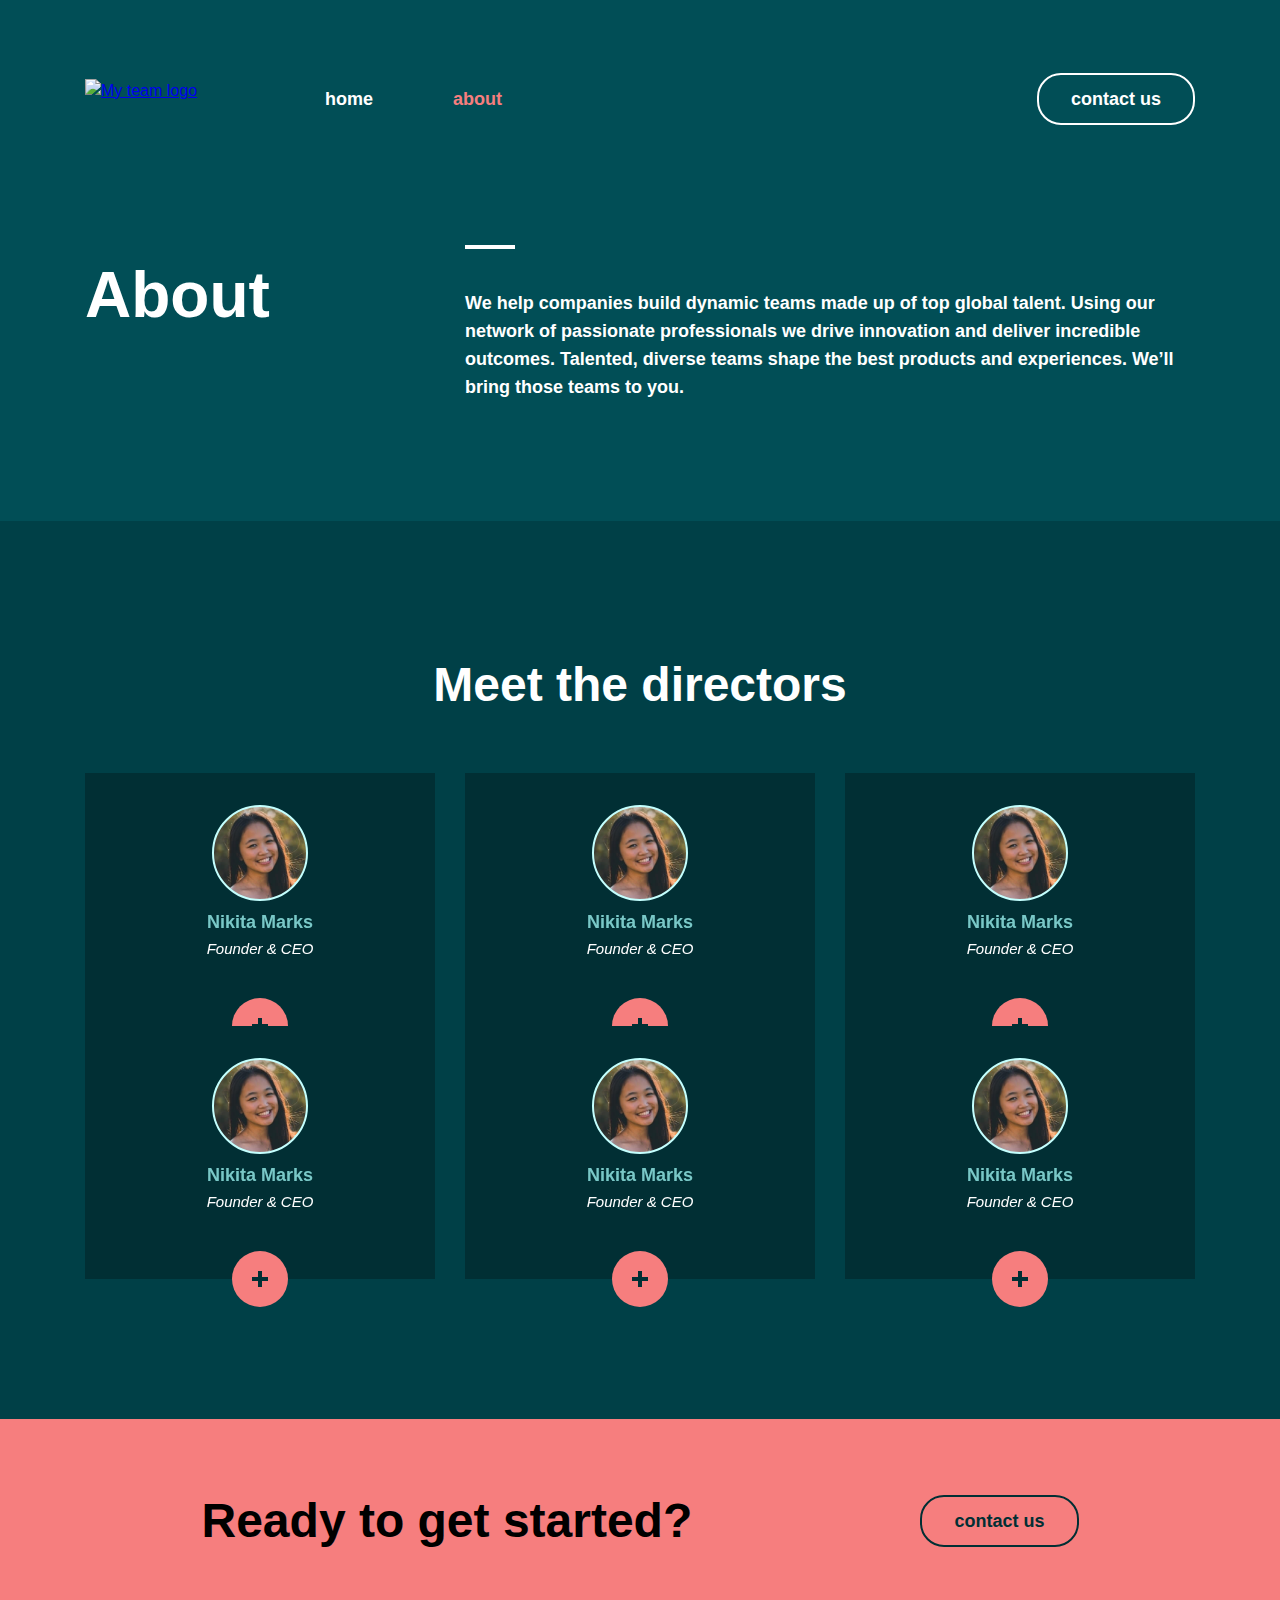
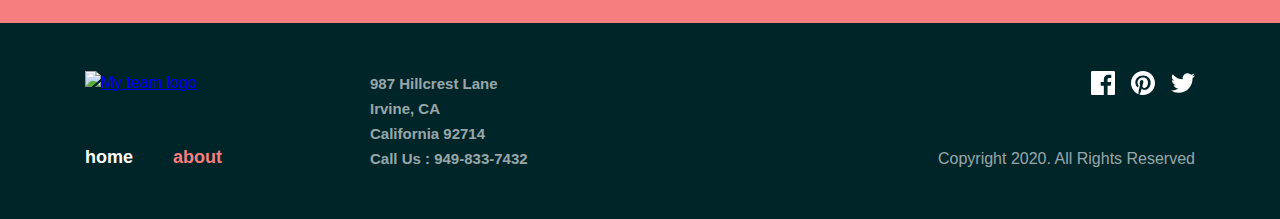
==== commit 88d65029: "Add directors section html codes" ====
--- a/about.html
+++ b/about.html
@@ -72,6 +72,136 @@
               </div>
               <button class="director__card-toggle" type="button"></button>
             </li>
+
+            <li class="directors__item director">
+              <div class="director__inner">
+                <div class="directors__item-front">
+                  <p class="director__name">Nikita Marks</p>
+                  <p class="director__job">Founder & CEO</p>
+                </div>
+                <div class="directors__item-back">
+                  <div class="director__name">Nikita Marks</div>
+                  <blockquote class="director__blockquote">“Empowered teams create truly amazing products. Set the north star and let them follow it.”</blockquote>
+                  <div class="director__social">
+                    <a class="site-footer__social-icon-link" href="#" target="_blank" aria-label="Twitter">
+                      <svg class="site-footer__social-icon-svg">
+                        <use xlink:href="img/socials-sprite.svg#icon-twitter"></use>
+                      </svg>
+                    </a>
+                    <a class="site-footer__social-icon-link director__social-link" href="#" target="_blank" aria-label="Linkedin">
+                      <svg class="site-footer__social-icon-svg">
+                        <use xlink:href="img/socials-sprite.svg#linkedin"></use>
+                      </svg>
+                    </a>
+                  </div>
+                </div>
+              </div>
+              <button class="director__card-toggle" type="button"></button>
+            </li>
+
+            <li class="directors__item director">
+              <div class="director__inner">
+                <div class="directors__item-front">
+                  <p class="director__name">Nikita Marks</p>
+                  <p class="director__job">Founder & CEO</p>
+                </div>
+                <div class="directors__item-back">
+                  <div class="director__name">Nikita Marks</div>
+                  <blockquote class="director__blockquote">“Empowered teams create truly amazing products. Set the north star and let them follow it.”</blockquote>
+                  <div class="director__social">
+                    <a class="site-footer__social-icon-link" href="#" target="_blank" aria-label="Twitter">
+                      <svg class="site-footer__social-icon-svg">
+                        <use xlink:href="img/socials-sprite.svg#icon-twitter"></use>
+                      </svg>
+                    </a>
+                    <a class="site-footer__social-icon-link director__social-link" href="#" target="_blank" aria-label="Linkedin">
+                      <svg class="site-footer__social-icon-svg">
+                        <use xlink:href="img/socials-sprite.svg#linkedin"></use>
+                      </svg>
+                    </a>
+                  </div>
+                </div>
+              </div>
+              <button class="director__card-toggle" type="button"></button>
+            </li>
+
+            <li class="directors__item director">
+              <div class="director__inner">
+                <div class="directors__item-front">
+                  <p class="director__name">Nikita Marks</p>
+                  <p class="director__job">Founder & CEO</p>
+                </div>
+                <div class="directors__item-back">
+                  <div class="director__name">Nikita Marks</div>
+                  <blockquote class="director__blockquote">“Empowered teams create truly amazing products. Set the north star and let them follow it.”</blockquote>
+                  <div class="director__social">
+                    <a class="site-footer__social-icon-link" href="#" target="_blank" aria-label="Twitter">
+                      <svg class="site-footer__social-icon-svg">
+                        <use xlink:href="img/socials-sprite.svg#icon-twitter"></use>
+                      </svg>
+                    </a>
+                    <a class="site-footer__social-icon-link director__social-link" href="#" target="_blank" aria-label="Linkedin">
+                      <svg class="site-footer__social-icon-svg">
+                        <use xlink:href="img/socials-sprite.svg#linkedin"></use>
+                      </svg>
+                    </a>
+                  </div>
+                </div>
+              </div>
+              <button class="director__card-toggle" type="button"></button>
+            </li>
+
+            <li class="directors__item director">
+              <div class="director__inner">
+                <div class="directors__item-front">
+                  <p class="director__name">Nikita Marks</p>
+                  <p class="director__job">Founder & CEO</p>
+                </div>
+                <div class="directors__item-back">
+                  <div class="director__name">Nikita Marks</div>
+                  <blockquote class="director__blockquote">“Empowered teams create truly amazing products. Set the north star and let them follow it.”</blockquote>
+                  <div class="director__social">
+                    <a class="site-footer__social-icon-link" href="#" target="_blank" aria-label="Twitter">
+                      <svg class="site-footer__social-icon-svg">
+                        <use xlink:href="img/socials-sprite.svg#icon-twitter"></use>
+                      </svg>
+                    </a>
+                    <a class="site-footer__social-icon-link director__social-link" href="#" target="_blank" aria-label="Linkedin">
+                      <svg class="site-footer__social-icon-svg">
+                        <use xlink:href="img/socials-sprite.svg#linkedin"></use>
+                      </svg>
+                    </a>
+                  </div>
+                </div>
+              </div>
+              <button class="director__card-toggle" type="button"></button>
+            </li>
+
+            <li class="directors__item director">
+              <div class="director__inner">
+                <div class="directors__item-front">
+                  <p class="director__name">Nikita Marks</p>
+                  <p class="director__job">Founder & CEO</p>
+                </div>
+                <div class="directors__item-back">
+                  <div class="director__name">Nikita Marks</div>
+                  <blockquote class="director__blockquote">“Empowered teams create truly amazing products. Set the north star and let them follow it.”</blockquote>
+                  <div class="director__social">
+                    <a class="site-footer__social-icon-link" href="#" target="_blank" aria-label="Twitter">
+                      <svg class="site-footer__social-icon-svg">
+                        <use xlink:href="img/socials-sprite.svg#icon-twitter"></use>
+                      </svg>
+                    </a>
+                    <a class="site-footer__social-icon-link director__social-link" href="#" target="_blank" aria-label="Linkedin">
+                      <svg class="site-footer__social-icon-svg">
+                        <use xlink:href="img/socials-sprite.svg#linkedin"></use>
+                      </svg>
+                    </a>
+                  </div>
+                </div>
+              </div>
+              <button class="director__card-toggle" type="button"></button>
+            </li>
           </ul>
         </div>
       </section>
--- a/css/main.css
+++ b/css/main.css
@@ -719,7 +719,8 @@
 }
 
 @media only screen and (min-width: 640px) {
-  .site-main--contact {
+  .site-main--contact,
+  .site-main--about {
     z-index: 1;
   }
 }
@@ -1515,6 +1516,10 @@
   color: #ffffff;
   padding-top: 20px;
   padding-bottom: 120px;
+  background-image: url("../../img/about-header.svg");
+  background-repeat: no-repeat;
+  background-size: 100px 200px;
+  background-position: bottom right calc(50% - 621px);
 }
 
 .about__container {
@@ -1556,6 +1561,232 @@
   height: 4px;
   background-color: #fff;
   content: "";
+}
+
+@media only screen and (max-width: 768px) {
+  .about {
+    padding: 0;
+    background-image: none;
+  }
+  .about__container {
+    padding-top: 12px;
+    padding-bottom: 112px;
+    -webkit-box-orient: vertical;
+    -webkit-box-direction: normal;
+        -ms-flex-direction: column;
+            flex-direction: column;
+    text-align: center;
+    background-image: url("../../img/about-header.svg");
+    background-repeat: no-repeat;
+    background-size: 100px 200px;
+    background-position: bottom right;
+  }
+  .about__heading {
+    max-width: 457px;
+    margin-left: auto;
+    margin-right: auto;
+    line-height: 56px;
+    margin-bottom: 24px;
+  }
+  .about__text {
+    max-width: 457px;
+    margin-left: auto;
+    margin-right: auto;
+    font-size: 15px;
+    padding-top: 0;
+  }
+  .about__text::before {
+    display: none;
+  }
+}
+
+@media only screen and (max-width: 640px) {
+  .about__container {
+    background-position: bottom -100px right;
+  }
+}
+
+@media only screen and (max-width: 375px) {
+  .about__container {
+    padding-top: 0;
+    padding-bottom: 108px;
+  }
+  .about__heading {
+    max-width: 327px;
+    font-size: 40px;
+    line-height: 40px;
+    margin-bottom: 16px;
+  }
+  .about__text {
+    max-width: 327px;
+  }
+}
+
+.directors {
+  color: #ffffff;
+  background-color: #004047;
+}
+
+.directors__container {
+  padding-top: 140px;
+  padding-bottom: 140px;
+}
+
+.directors__heading {
+  text-align: center;
+  font-size: 48px;
+  line-height: 48px;
+  margin-top: 0;
+  margin-bottom: 64px;
+}
+
+.directors__list {
+  padding: 0;
+  margin: 0;
+  list-style-type: none;
+  display: -webkit-box;
+  display: -ms-flexbox;
+  display: flex;
+  -ms-flex-wrap: wrap;
+      flex-wrap: wrap;
+  margin-left: -15px;
+  margin-right: -15px;
+}
+
+.directors__item {
+  position: relative;
+  z-index: 1;
+  width: 350px;
+  height: 253px;
+  margin-left: 15px;
+  margin-right: 15px;
+  text-align: center;
+  -webkit-perspective: 1000px;
+          perspective: 1000px;
+}
+
+.director__inner {
+  position: relative;
+  width: 100%;
+  height: 100%;
+  -webkit-transition: -webkit-transform 0.8s ease;
+  transition: -webkit-transform 0.8s ease;
+  transition: transform 0.8s ease;
+  transition: transform 0.8s ease, -webkit-transform 0.8s ease;
+  -webkit-transform-style: preserve-3d;
+          transform-style: preserve-3d;
+}
+
+.directors__item-front,
+.directors__item-back {
+  position: absolute;
+  z-index: 1;
+  width: 100%;
+  height: 100%;
+  -webkit-backface-visibility: hidden;
+          backface-visibility: hidden;
+  background-color: #012F34;
+  padding: 32px 24px 56px;
+}
+
+.directors__item-back {
+  -webkit-transform: rotateY(180deg);
+          transform: rotateY(180deg);
+  padding-top: 35px;
+}
+
+.directors__item-front::before {
+  display: inline-block;
+  width: 96px;
+  height: 96px;
+  background-image: url("../../img/avatar-nikita.jpg");
+  background-repeat: no-repeat;
+  background-size: 96px;
+  background-position: center center;
+  border-radius: 50%;
+  border: 2px solid #C4FFFE;
+  content: "";
+}
+
+.director__name {
+  margin: 0;
+  color: #79C8C7;
+  font-weight: bold;
+  font-size: 18px;
+  line-height: 28px;
+}
+
+.director__job {
+  margin: 0;
+  font-weight: 500;
+  font-size: 15px;
+  line-height: 25px;
+  font-style: italic;
+}
+
+.director__blockquote {
+  padding-left: 24px;
+  padding-right: 24px;
+  margin: 8px 0 24px;
+  font-weight: 600;
+  font-size: 15px;
+  line-height: 25px;
+}
+
+.director__social {
+  display: -webkit-box;
+  display: -ms-flexbox;
+  display: flex;
+  -webkit-box-align: center;
+      -ms-flex-align: center;
+          align-items: center;
+  -webkit-box-pack: center;
+      -ms-flex-pack: center;
+          justify-content: center;
+}
+
+.director__social-link {
+  margin-left: 16px;
+}
+
+.director__card-toggle {
+  position: absolute;
+  z-index: 2;
+  bottom: 0;
+  left: 50%;
+  -webkit-transform: translate(-50%, 50%);
+          transform: translate(-50%, 50%);
+  border: none;
+  background: none;
+  width: 56px;
+  height: 56px;
+  border-radius: 50%;
+  background-color: #F67E7E;
+  outline: none;
+  background-image: url("../../img/add.svg");
+  background-size: 16px;
+  background-position: center center;
+  background-repeat: no-repeat;
+  -webkit-transition: background-color 0.3s ease,+ -webkit-transform 0.3s ease;
+  transition: background-color 0.3s ease,+ -webkit-transform 0.3s ease;
+  transition: background-color 0.3s ease,+ transform 0.3s ease;
+  transition: background-color 0.3s ease,+ transform 0.3s ease,+ -webkit-transform 0.3s ease;
+}
+
+.director__card-toggle--close {
+  background-color: #79C8C7;
+  -webkit-transform: translate(-50%, 50%) rotate(-45deg);
+          transform: translate(-50%, 50%) rotate(-45deg);
+}
+
+.director--open .director__inner {
+  -webkit-transform: rotateY(180deg);
+          transform: rotateY(180deg);
 }
 
 .contact {
